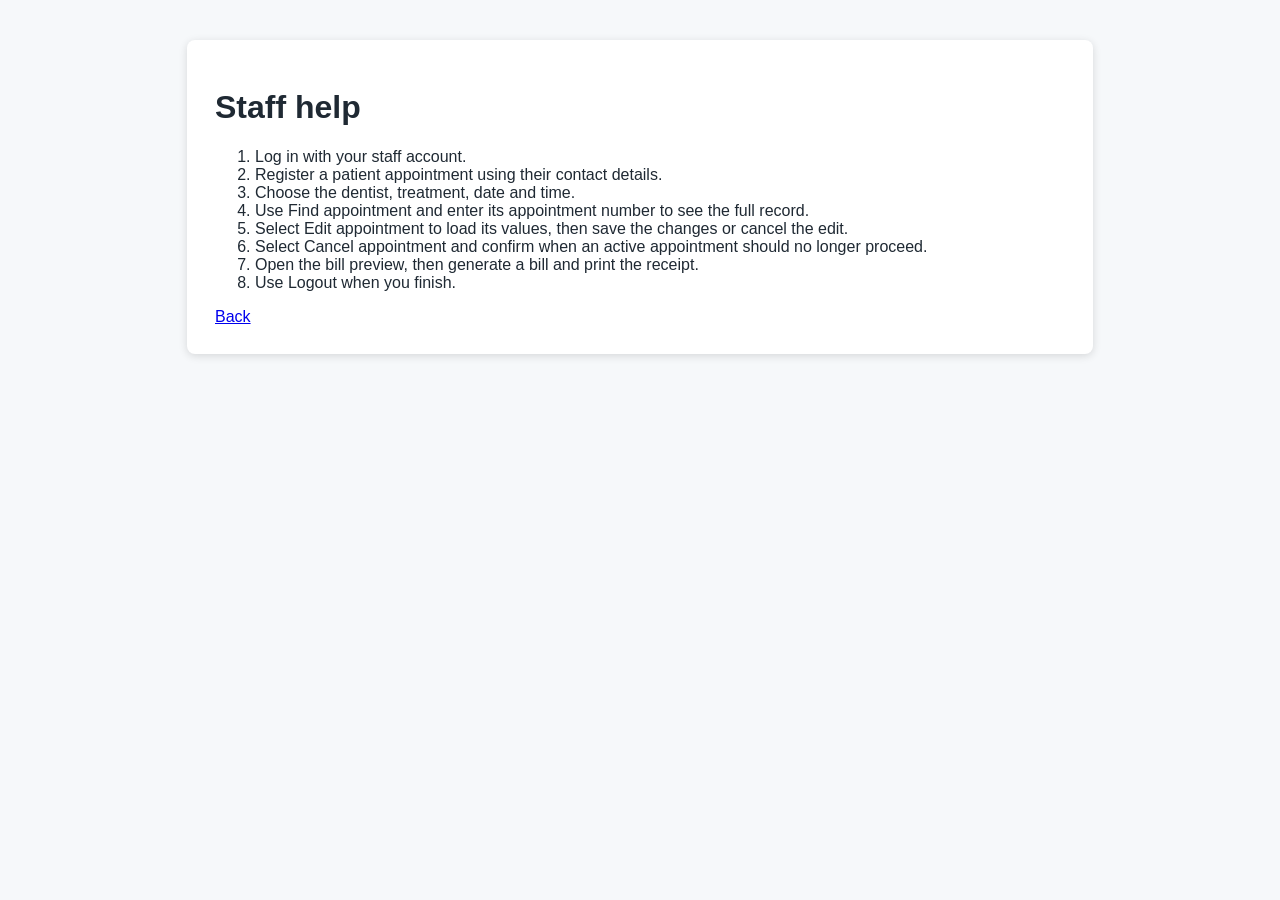
==== src/main/webapp/help.html @ a6a70445 "Add appointment cancellation from search results" ====
<!DOCTYPE html><html lang="en"><head><meta charset="UTF-8"><title>Help - Sunrise Dental</title><link rel="stylesheet" href="assets/style.css"></head><body><main><h1>Staff help</h1><ol><li>Log in with your staff account.</li><li>Register a patient appointment using their contact details.</li><li>Choose the dentist, treatment, date and time.</li><li>Use Find appointment and enter its appointment number to see the full record.</li><li>Select Edit appointment to load its values, then save the changes or cancel the edit.</li><li>Select Cancel appointment and confirm when an active appointment should no longer proceed.</li><li>Open the bill preview, then generate a bill and print the receipt.</li><li>Use Logout when you finish.</li></ol><a href="index.html">Back</a></main></body></html>
---- src/main/webapp/assets/style.css ----
body{font-family:Arial,sans-serif;background:#f6f8fa;color:#1f2933;margin:0}main{max-width:850px;margin:40px auto;background:#fff;padding:28px;border-radius:8px;box-shadow:0 2px 8px #0002}input,select,button{padding:9px;margin:4px 0;font:inherit}input,select{width:100%;box-sizing:border-box}button{background:#f59e0b;border:0;border-radius:4px;cursor:pointer}table{width:100%;border-collapse:collapse;margin-top:16px}td,th{padding:8px;border-bottom:1px solid #ddd;text-align:left}.hidden{display:none}.error{color:#b91c1c}.catalogue,.search{margin-top:28px;padding-top:12px;border-top:1px solid #ddd}.catalogue form{margin:12px 0}.catalogue label{display:block}#searchResult{background:#f6f8fa;border-radius:4px;margin-top:12px;padding:1px 14px}.receipt{max-width:500px}@media print{button,a,.no-print{display:none}main{box-shadow:none;margin:0}}
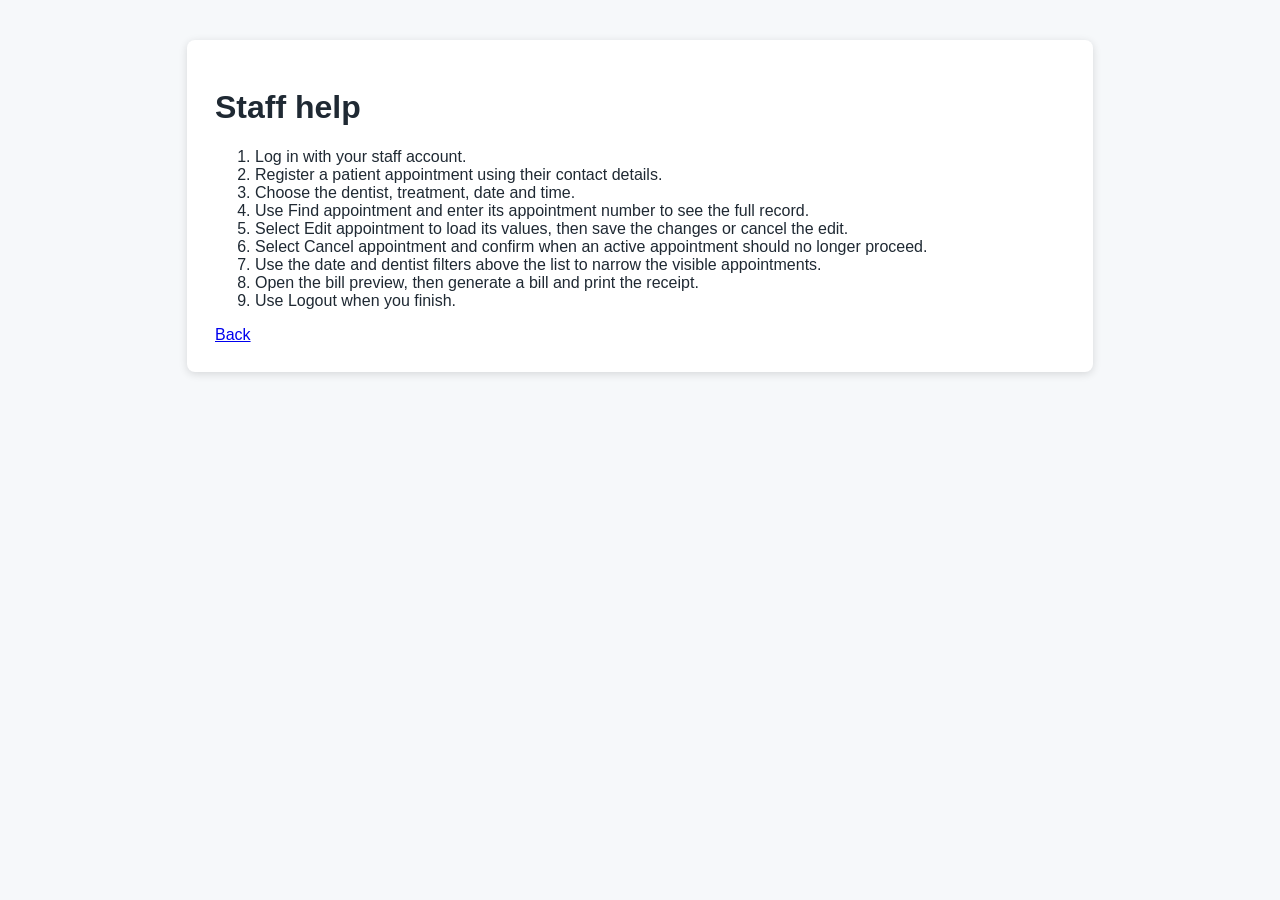
==== commit 9ac64d34: "Add appointment list filters" ====
--- a/src/main/webapp/help.html
+++ b/src/main/webapp/help.html
@@ -1 +1 @@
-<!DOCTYPE html><html lang="en"><head><meta charset="UTF-8"><title>Help - Sunrise Dental</title><link rel="stylesheet" href="assets/style.css"></head><body><main><h1>Staff help</h1><ol><li>Log in with your staff account.</li><li>Register a patient appointment using their contact details.</li><li>Choose the dentist, treatment, date and time.</li><li>Use Find appointment and enter its appointment number to see the full record.</li><li>Select Edit appointment to load its values, then save the changes or cancel the edit.</li><li>Select Cancel appointment and confirm when an active appointment should no longer proceed.</li><li>Open the bill preview, then generate a bill and print the receipt.</li><li>Use Logout when you finish.</li></ol><a href="index.html">Back</a></main></body></html>
+<!DOCTYPE html><html lang="en"><head><meta charset="UTF-8"><title>Help - Sunrise Dental</title><link rel="stylesheet" href="assets/style.css"></head><body><main><h1>Staff help</h1><ol><li>Log in with your staff account.</li><li>Register a patient appointment using their contact details.</li><li>Choose the dentist, treatment, date and time.</li><li>Use Find appointment and enter its appointment number to see the full record.</li><li>Select Edit appointment to load its values, then save the changes or cancel the edit.</li><li>Select Cancel appointment and confirm when an active appointment should no longer proceed.</li><li>Use the date and dentist filters above the list to narrow the visible appointments.</li><li>Open the bill preview, then generate a bill and print the receipt.</li><li>Use Logout when you finish.</li></ol><a href="index.html">Back</a></main></body></html>
--- a/src/main/webapp/assets/style.css
+++ b/src/main/webapp/assets/style.css
@@ -1 +1 @@
-body{font-family:Arial,sans-serif;background:#f6f8fa;color:#1f2933;margin:0}main{max-width:850px;margin:40px auto;background:#fff;padding:28px;border-radius:8px;box-shadow:0 2px 8px #0002}input,select,button{padding:9px;margin:4px 0;font:inherit}input,select{width:100%;box-sizing:border-box}button{background:#f59e0b;border:0;border-radius:4px;cursor:pointer}table{width:100%;border-collapse:collapse;margin-top:16px}td,th{padding:8px;border-bottom:1px solid #ddd;text-align:left}.hidden{display:none}.error{color:#b91c1c}.catalogue,.search{margin-top:28px;padding-top:12px;border-top:1px solid #ddd}.catalogue form{margin:12px 0}.catalogue label{display:block}#searchResult{background:#f6f8fa;border-radius:4px;margin-top:12px;padding:1px 14px}.receipt{max-width:500px}@media print{button,a,.no-print{display:none}main{box-shadow:none;margin:0}}
+body{font-family:Arial,sans-serif;background:#f6f8fa;color:#1f2933;margin:0}main{max-width:850px;margin:40px auto;background:#fff;padding:28px;border-radius:8px;box-shadow:0 2px 8px #0002}input,select,button{padding:9px;margin:4px 0;font:inherit}input,select{width:100%;box-sizing:border-box}button{background:#f59e0b;border:0;border-radius:4px;cursor:pointer}table{width:100%;border-collapse:collapse;margin-top:16px}td,th{padding:8px;border-bottom:1px solid #ddd;text-align:left}.hidden{display:none}.error{color:#b91c1c}.catalogue,.search{margin-top:28px;padding-top:12px;border-top:1px solid #ddd}.catalogue form{margin:12px 0}.catalogue label{display:block}.filters{display:flex;gap:8px;align-items:end}.filters label{flex:1}.filters button{height:40px}#searchResult{background:#f6f8fa;border-radius:4px;margin-top:12px;padding:1px 14px}.receipt{max-width:500px}@media print{button,a,.no-print{display:none}main{box-shadow:none;margin:0}}
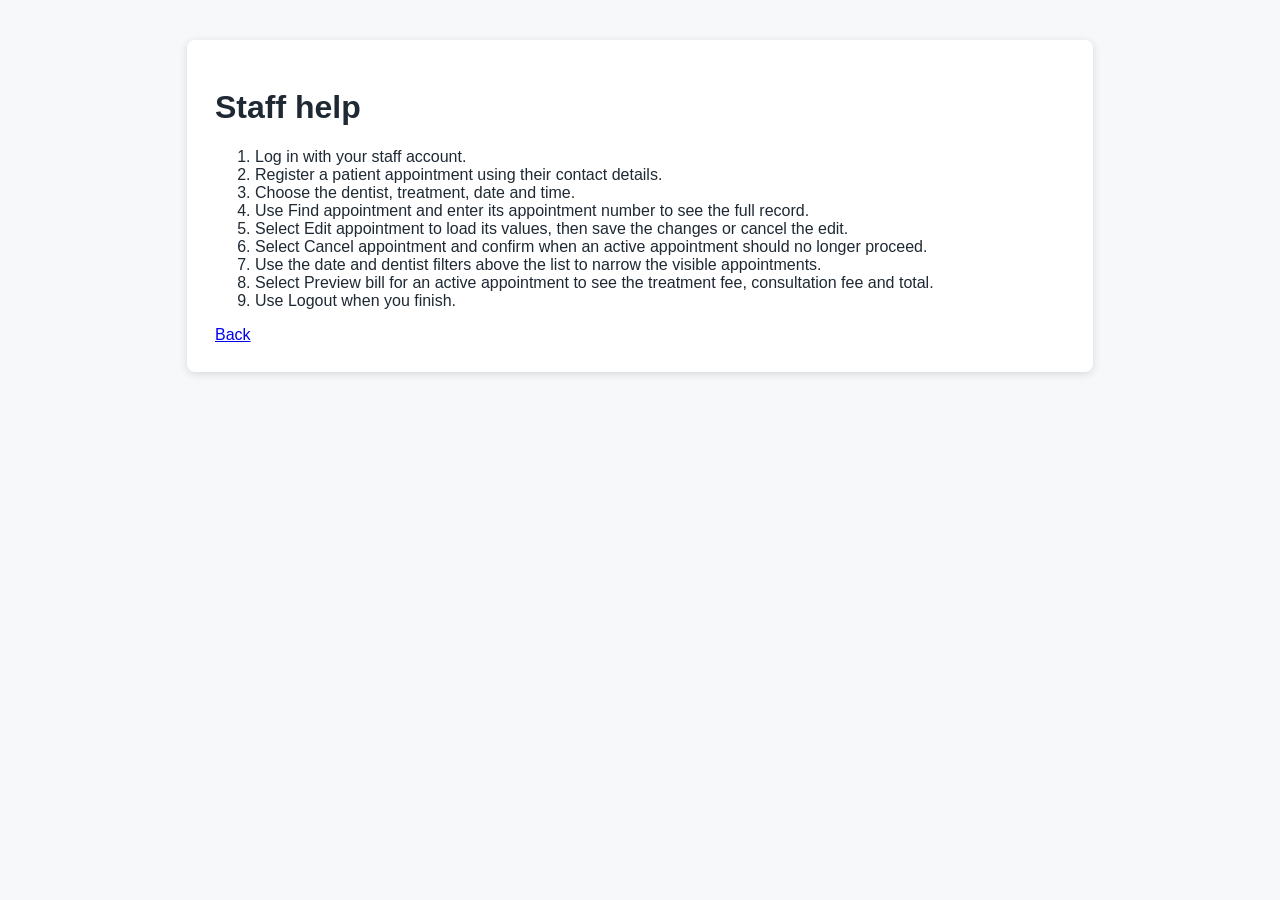
==== commit d718dd23: "Show bill previews for active appointments" ====
--- a/src/main/webapp/help.html
+++ b/src/main/webapp/help.html
@@ -1 +1 @@
-<!DOCTYPE html><html lang="en"><head><meta charset="UTF-8"><title>Help - Sunrise Dental</title><link rel="stylesheet" href="assets/style.css"></head><body><main><h1>Staff help</h1><ol><li>Log in with your staff account.</li><li>Register a patient appointment using their contact details.</li><li>Choose the dentist, treatment, date and time.</li><li>Use Find appointment and enter its appointment number to see the full record.</li><li>Select Edit appointment to load its values, then save the changes or cancel the edit.</li><li>Select Cancel appointment and confirm when an active appointment should no longer proceed.</li><li>Use the date and dentist filters above the list to narrow the visible appointments.</li><li>Open the bill preview, then generate a bill and print the receipt.</li><li>Use Logout when you finish.</li></ol><a href="index.html">Back</a></main></body></html>
+<!DOCTYPE html><html lang="en"><head><meta charset="UTF-8"><title>Help - Sunrise Dental</title><link rel="stylesheet" href="assets/style.css"></head><body><main><h1>Staff help</h1><ol><li>Log in with your staff account.</li><li>Register a patient appointment using their contact details.</li><li>Choose the dentist, treatment, date and time.</li><li>Use Find appointment and enter its appointment number to see the full record.</li><li>Select Edit appointment to load its values, then save the changes or cancel the edit.</li><li>Select Cancel appointment and confirm when an active appointment should no longer proceed.</li><li>Use the date and dentist filters above the list to narrow the visible appointments.</li><li>Select Preview bill for an active appointment to see the treatment fee, consultation fee and total.</li><li>Use Logout when you finish.</li></ol><a href="index.html">Back</a></main></body></html>
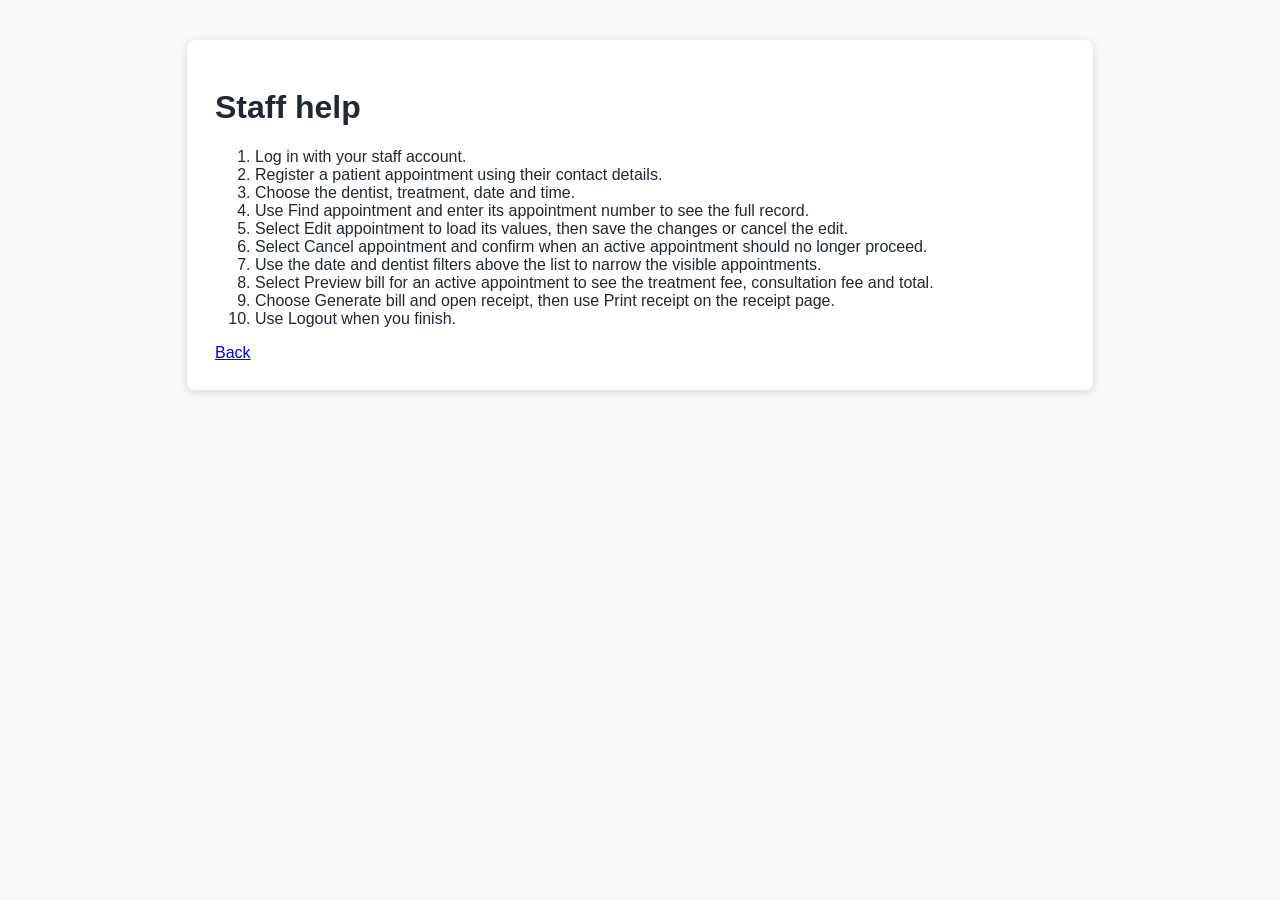
==== commit 35cab0e1: "Open printable receipt after bill generation" ====
--- a/src/main/webapp/help.html
+++ b/src/main/webapp/help.html
@@ -1 +1 @@
-<!DOCTYPE html><html lang="en"><head><meta charset="UTF-8"><title>Help - Sunrise Dental</title><link rel="stylesheet" href="assets/style.css"></head><body><main><h1>Staff help</h1><ol><li>Log in with your staff account.</li><li>Register a patient appointment using their contact details.</li><li>Choose the dentist, treatment, date and time.</li><li>Use Find appointment and enter its appointment number to see the full record.</li><li>Select Edit appointment to load its values, then save the changes or cancel the edit.</li><li>Select Cancel appointment and confirm when an active appointment should no longer proceed.</li><li>Use the date and dentist filters above the list to narrow the visible appointments.</li><li>Select Preview bill for an active appointment to see the treatment fee, consultation fee and total.</li><li>Use Logout when you finish.</li></ol><a href="index.html">Back</a></main></body></html>
+<!DOCTYPE html><html lang="en"><head><meta charset="UTF-8"><title>Help - Sunrise Dental</title><link rel="stylesheet" href="assets/style.css"></head><body><main><h1>Staff help</h1><ol><li>Log in with your staff account.</li><li>Register a patient appointment using their contact details.</li><li>Choose the dentist, treatment, date and time.</li><li>Use Find appointment and enter its appointment number to see the full record.</li><li>Select Edit appointment to load its values, then save the changes or cancel the edit.</li><li>Select Cancel appointment and confirm when an active appointment should no longer proceed.</li><li>Use the date and dentist filters above the list to narrow the visible appointments.</li><li>Select Preview bill for an active appointment to see the treatment fee, consultation fee and total.</li><li>Choose Generate bill and open receipt, then use Print receipt on the receipt page.</li><li>Use Logout when you finish.</li></ol><a href="index.html">Back</a></main></body></html>
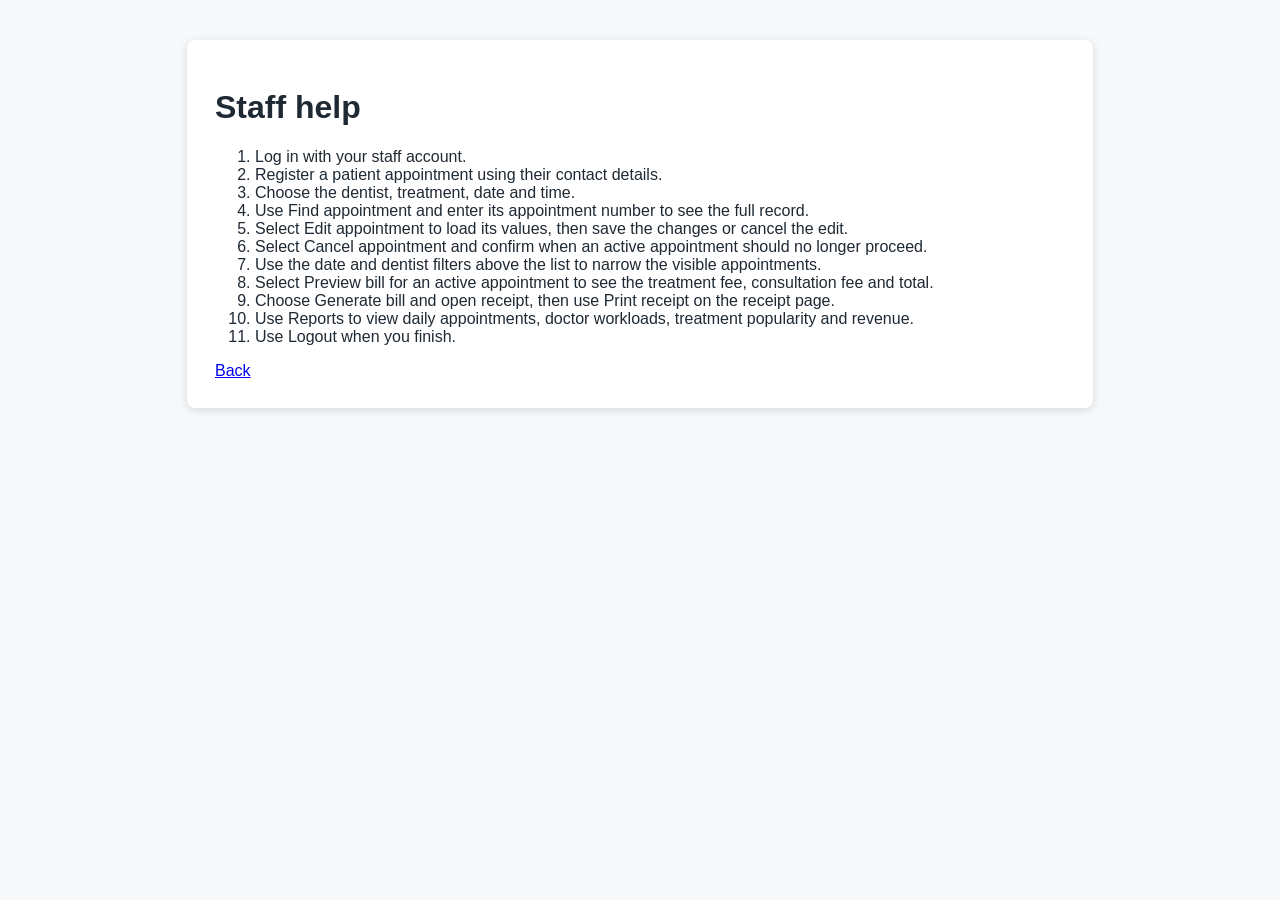
==== commit 1147cc49: "Add report views to staff page" ====
--- a/src/main/webapp/help.html
+++ b/src/main/webapp/help.html
@@ -1 +1 @@
-<!DOCTYPE html><html lang="en"><head><meta charset="UTF-8"><title>Help - Sunrise Dental</title><link rel="stylesheet" href="assets/style.css"></head><body><main><h1>Staff help</h1><ol><li>Log in with your staff account.</li><li>Register a patient appointment using their contact details.</li><li>Choose the dentist, treatment, date and time.</li><li>Use Find appointment and enter its appointment number to see the full record.</li><li>Select Edit appointment to load its values, then save the changes or cancel the edit.</li><li>Select Cancel appointment and confirm when an active appointment should no longer proceed.</li><li>Use the date and dentist filters above the list to narrow the visible appointments.</li><li>Select Preview bill for an active appointment to see the treatment fee, consultation fee and total.</li><li>Choose Generate bill and open receipt, then use Print receipt on the receipt page.</li><li>Use Logout when you finish.</li></ol><a href="index.html">Back</a></main></body></html>
+<!DOCTYPE html><html lang="en"><head><meta charset="UTF-8"><title>Help - Sunrise Dental</title><link rel="stylesheet" href="assets/style.css"></head><body><main><h1>Staff help</h1><ol><li>Log in with your staff account.</li><li>Register a patient appointment using their contact details.</li><li>Choose the dentist, treatment, date and time.</li><li>Use Find appointment and enter its appointment number to see the full record.</li><li>Select Edit appointment to load its values, then save the changes or cancel the edit.</li><li>Select Cancel appointment and confirm when an active appointment should no longer proceed.</li><li>Use the date and dentist filters above the list to narrow the visible appointments.</li><li>Select Preview bill for an active appointment to see the treatment fee, consultation fee and total.</li><li>Choose Generate bill and open receipt, then use Print receipt on the receipt page.</li><li>Use Reports to view daily appointments, doctor workloads, treatment popularity and revenue.</li><li>Use Logout when you finish.</li></ol><a href="index.html">Back</a></main></body></html>
--- a/src/main/webapp/assets/style.css
+++ b/src/main/webapp/assets/style.css
@@ -1 +1 @@
-body{font-family:Arial,sans-serif;background:#f6f8fa;color:#1f2933;margin:0}main{max-width:850px;margin:40px auto;background:#fff;padding:28px;border-radius:8px;box-shadow:0 2px 8px #0002}input,select,button{padding:9px;margin:4px 0;font:inherit}input,select{width:100%;box-sizing:border-box}button{background:#f59e0b;border:0;border-radius:4px;cursor:pointer}table{width:100%;border-collapse:collapse;margin-top:16px}td,th{padding:8px;border-bottom:1px solid #ddd;text-align:left}.hidden{display:none}.error{color:#b91c1c}.catalogue,.search{margin-top:28px;padding-top:12px;border-top:1px solid #ddd}.catalogue form{margin:12px 0}.catalogue label{display:block}.filters{display:flex;gap:8px;align-items:end}.filters label{flex:1}.filters button{height:40px}#searchResult{background:#f6f8fa;border-radius:4px;margin-top:12px;padding:1px 14px}.receipt{max-width:500px}@media print{button,a,.no-print{display:none}main{box-shadow:none;margin:0}}
+body{font-family:Arial,sans-serif;background:#f6f8fa;color:#1f2933;margin:0}main{max-width:850px;margin:40px auto;background:#fff;padding:28px;border-radius:8px;box-shadow:0 2px 8px #0002}input,select,button{padding:9px;margin:4px 0;font:inherit}input,select{width:100%;box-sizing:border-box}button{background:#f59e0b;border:0;border-radius:4px;cursor:pointer}table{width:100%;border-collapse:collapse;margin-top:16px}td,th{padding:8px;border-bottom:1px solid #ddd;text-align:left}.hidden{display:none}.error{color:#b91c1c}.catalogue,.search,.reports{margin-top:28px;padding-top:12px;border-top:1px solid #ddd}.catalogue form{margin:12px 0}.catalogue label,.reports label{display:block}.filters{display:flex;gap:8px;align-items:end}.filters label{flex:1}.filters button{height:40px}#searchResult{background:#f6f8fa;border-radius:4px;margin-top:12px;padding:1px 14px}.receipt{max-width:500px}@media print{button,a,.no-print{display:none}main{box-shadow:none;margin:0}}
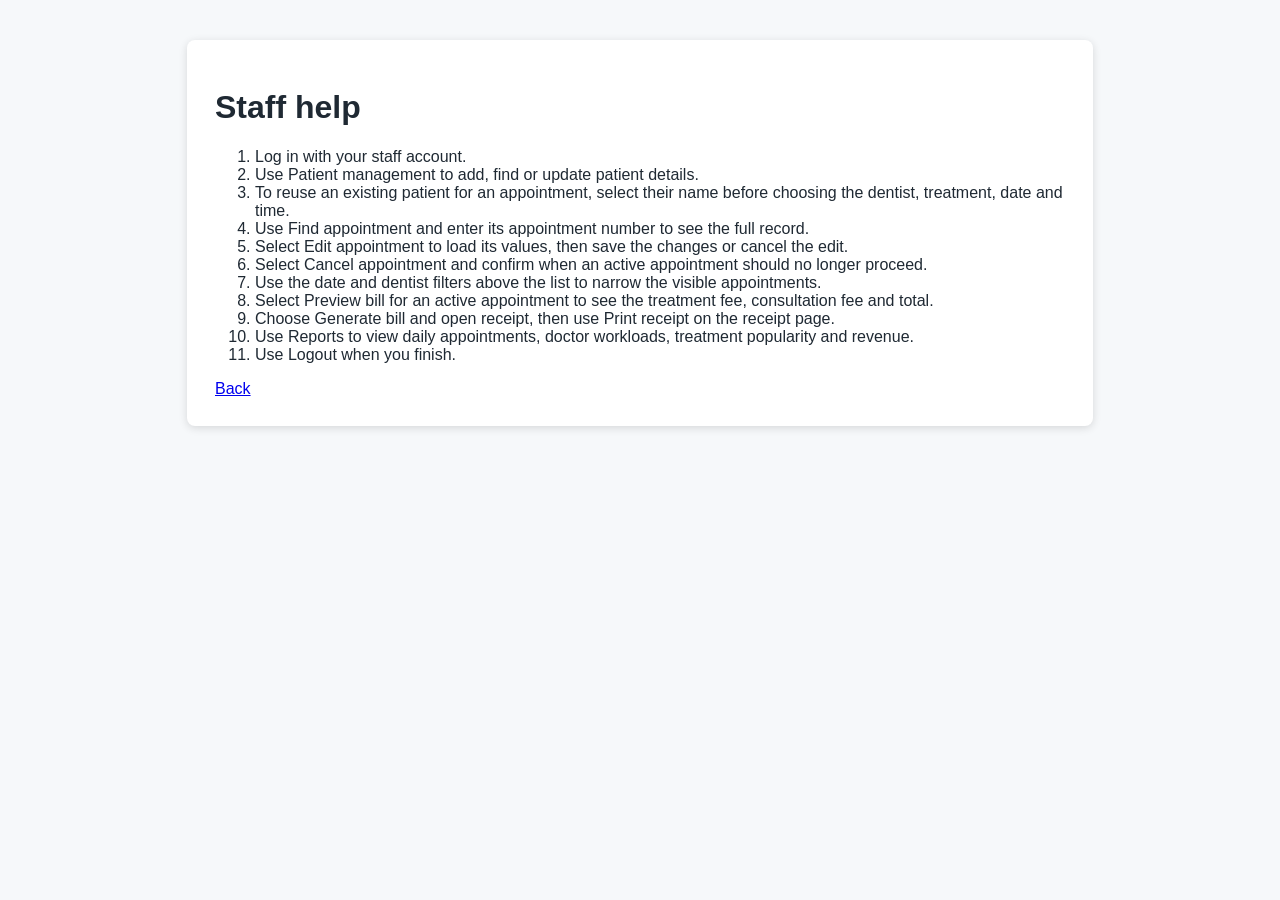
==== commit e1ebb4d5: "Reuse existing patients for appointments" ====
--- a/src/main/webapp/help.html
+++ b/src/main/webapp/help.html
@@ -1 +1 @@
-<!DOCTYPE html><html lang="en"><head><meta charset="UTF-8"><title>Help - Sunrise Dental</title><link rel="stylesheet" href="assets/style.css"></head><body><main><h1>Staff help</h1><ol><li>Log in with your staff account.</li><li>Register a patient appointment using their contact details.</li><li>Choose the dentist, treatment, date and time.</li><li>Use Find appointment and enter its appointment number to see the full record.</li><li>Select Edit appointment to load its values, then save the changes or cancel the edit.</li><li>Select Cancel appointment and confirm when an active appointment should no longer proceed.</li><li>Use the date and dentist filters above the list to narrow the visible appointments.</li><li>Select Preview bill for an active appointment to see the treatment fee, consultation fee and total.</li><li>Choose Generate bill and open receipt, then use Print receipt on the receipt page.</li><li>Use Reports to view daily appointments, doctor workloads, treatment popularity and revenue.</li><li>Use Logout when you finish.</li></ol><a href="index.html">Back</a></main></body></html>
+<!DOCTYPE html><html lang="en"><head><meta charset="UTF-8"><title>Help - Sunrise Dental</title><link rel="stylesheet" href="assets/style.css"></head><body><main><h1>Staff help</h1><ol><li>Log in with your staff account.</li><li>Use Patient management to add, find or update patient details.</li><li>To reuse an existing patient for an appointment, select their name before choosing the dentist, treatment, date and time.</li><li>Use Find appointment and enter its appointment number to see the full record.</li><li>Select Edit appointment to load its values, then save the changes or cancel the edit.</li><li>Select Cancel appointment and confirm when an active appointment should no longer proceed.</li><li>Use the date and dentist filters above the list to narrow the visible appointments.</li><li>Select Preview bill for an active appointment to see the treatment fee, consultation fee and total.</li><li>Choose Generate bill and open receipt, then use Print receipt on the receipt page.</li><li>Use Reports to view daily appointments, doctor workloads, treatment popularity and revenue.</li><li>Use Logout when you finish.</li></ol><a href="index.html">Back</a></main></body></html>
--- a/src/main/webapp/assets/style.css
+++ b/src/main/webapp/assets/style.css
@@ -1 +1 @@
-body{font-family:Arial,sans-serif;background:#f6f8fa;color:#1f2933;margin:0}main{max-width:850px;margin:40px auto;background:#fff;padding:28px;border-radius:8px;box-shadow:0 2px 8px #0002}input,select,button{padding:9px;margin:4px 0;font:inherit}input,select{width:100%;box-sizing:border-box}button{background:#f59e0b;border:0;border-radius:4px;cursor:pointer}table{width:100%;border-collapse:collapse;margin-top:16px}td,th{padding:8px;border-bottom:1px solid #ddd;text-align:left}.hidden{display:none}.error{color:#b91c1c}.catalogue,.search,.reports{margin-top:28px;padding-top:12px;border-top:1px solid #ddd}.catalogue form{margin:12px 0}.catalogue label,.reports label{display:block}.filters{display:flex;gap:8px;align-items:end}.filters label{flex:1}.filters button{height:40px}#searchResult{background:#f6f8fa;border-radius:4px;margin-top:12px;padding:1px 14px}.receipt{max-width:500px}@media print{button,a,.no-print{display:none}main{box-shadow:none;margin:0}}
+body{font-family:Arial,sans-serif;background:#f6f8fa;color:#1f2933;margin:0}main{max-width:850px;margin:40px auto;background:#fff;padding:28px;border-radius:8px;box-shadow:0 2px 8px #0002}input,select,button{padding:9px;margin:4px 0;font:inherit}input,select{width:100%;box-sizing:border-box}button{background:#f59e0b;border:0;border-radius:4px;cursor:pointer}table{width:100%;border-collapse:collapse;margin-top:16px}td,th{padding:8px;border-bottom:1px solid #ddd;text-align:left}.hidden{display:none}.error{color:#b91c1c}.catalogue,.patients,.search,.reports{margin-top:28px;padding-top:12px;border-top:1px solid #ddd}.catalogue form,.patients form{margin:12px 0}.catalogue label,.reports label{display:block}.filters{display:flex;gap:8px;align-items:end}.filters label{flex:1}.filters button{height:40px}#searchResult{background:#f6f8fa;border-radius:4px;margin-top:12px;padding:1px 14px}.receipt{max-width:500px}@media print{button,a,.no-print{display:none}main{box-shadow:none;margin:0}}
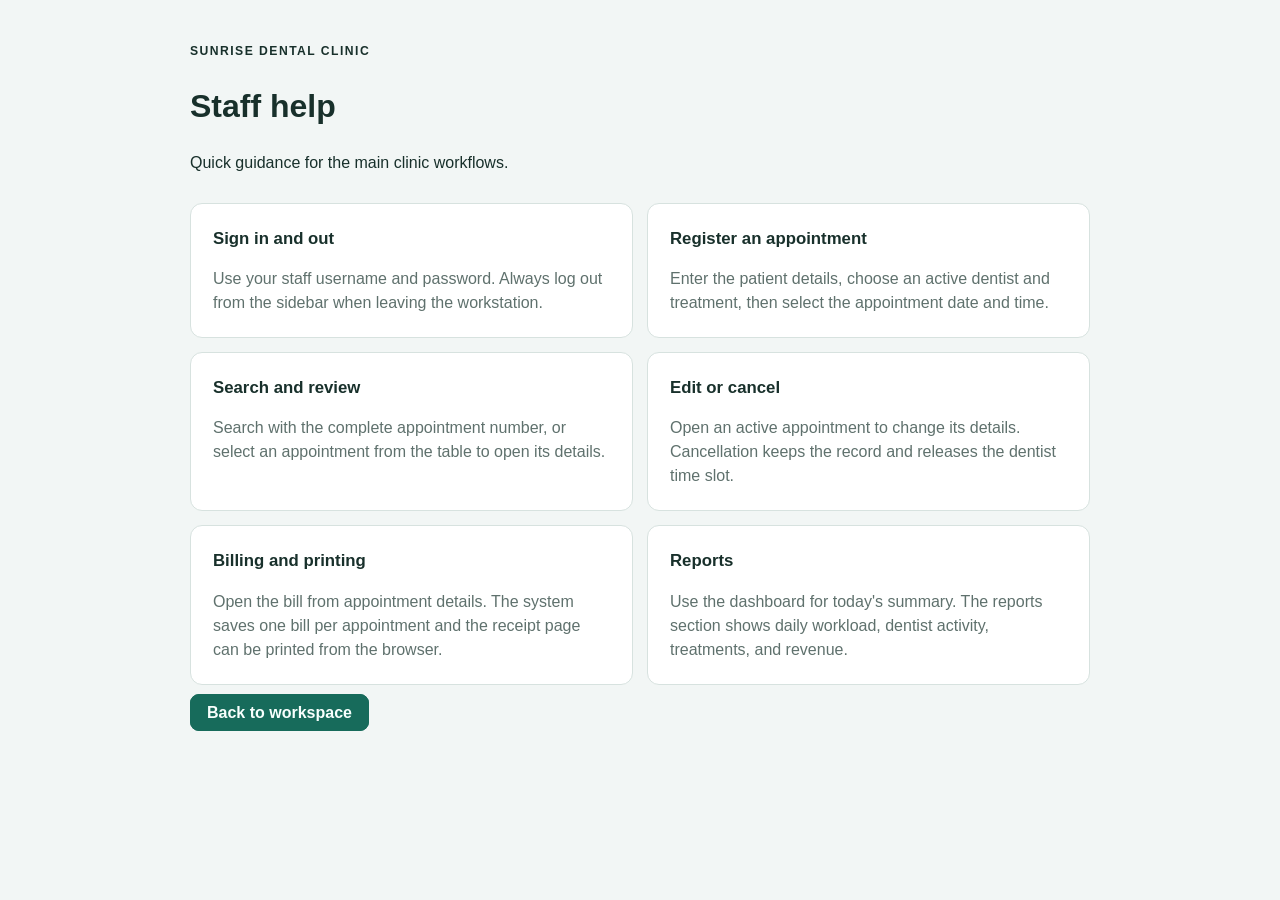
==== commit 8a5f89b5: "Improve the staff interface" ====
--- a/src/main/webapp/help.html
+++ b/src/main/webapp/help.html
@@ -1 +1,23 @@
-<!DOCTYPE html><html lang="en"><head><meta charset="UTF-8"><title>Help - Sunrise Dental</title><link rel="stylesheet" href="assets/style.css"></head><body><main><h1>Staff help</h1><ol><li>Log in with your staff account.</li><li>Use Patient management to add, find or update patient details.</li><li>To reuse an existing patient for an appointment, select their name before choosing the dentist, treatment, date and time.</li><li>Use Find appointment and enter its appointment number to see the full record.</li><li>Select Edit appointment to load its values, then save the changes or cancel the edit.</li><li>Select Cancel appointment and confirm when an active appointment should no longer proceed.</li><li>Use the date and dentist filters above the list to narrow the visible appointments.</li><li>Select Preview bill for an active appointment to see the treatment fee, consultation fee and total.</li><li>Choose Generate bill and open receipt, then use Print receipt on the receipt page.</li><li>Use Reports to view daily appointments, doctor workloads, treatment popularity and revenue.</li><li>Use Logout when you finish.</li></ol><a href="index.html">Back</a></main></body></html>
+<!DOCTYPE html>
+<html lang="en">
+<head>
+    <meta charset="UTF-8">
+    <meta name="viewport" content="width=device-width,initial-scale=1">
+    <title>Staff help - Sunrise Dental</title>
+    <link rel="stylesheet" href="assets/style.css">
+</head>
+<body>
+<main class="help-shell">
+    <header><p class="eyebrow">Sunrise Dental Clinic</p><h1>Staff help</h1><p>Quick guidance for the main clinic workflows.</p></header>
+    <div class="help-grid">
+        <section><h2>Sign in and out</h2><p>Use your staff username and password. Always log out from the sidebar when leaving the workstation.</p></section>
+        <section><h2>Register an appointment</h2><p>Enter the patient details, choose an active dentist and treatment, then select the appointment date and time.</p></section>
+        <section><h2>Search and review</h2><p>Search with the complete appointment number, or select an appointment from the table to open its details.</p></section>
+        <section><h2>Edit or cancel</h2><p>Open an active appointment to change its details. Cancellation keeps the record and releases the dentist time slot.</p></section>
+        <section><h2>Billing and printing</h2><p>Open the bill from appointment details. The system saves one bill per appointment and the receipt page can be printed from the browser.</p></section>
+        <section><h2>Reports</h2><p>Use the dashboard for today's summary. The reports section shows daily workload, dentist activity, treatments, and revenue.</p></section>
+    </div>
+    <p><a class="button-link" href="index.html">Back to workspace</a></p>
+</main>
+</body>
+</html>
--- a/src/main/webapp/assets/style.css
+++ b/src/main/webapp/assets/style.css
@@ -1 +1,159 @@
-body{font-family:Arial,sans-serif;background:#f6f8fa;color:#1f2933;margin:0}main{max-width:850px;margin:40px auto;background:#fff;padding:28px;border-radius:8px;box-shadow:0 2px 8px #0002}input,select,button{padding:9px;margin:4px 0;font:inherit}input,select{width:100%;box-sizing:border-box}button{background:#f59e0b;border:0;border-radius:4px;cursor:pointer}table{width:100%;border-collapse:collapse;margin-top:16px}td,th{padding:8px;border-bottom:1px solid #ddd;text-align:left}.hidden{display:none}.error{color:#b91c1c}.catalogue,.patients,.search,.reports{margin-top:28px;padding-top:12px;border-top:1px solid #ddd}.catalogue form,.patients form{margin:12px 0}.catalogue label,.reports label{display:block}.filters{display:flex;gap:8px;align-items:end}.filters label{flex:1}.filters button{height:40px}#searchResult{background:#f6f8fa;border-radius:4px;margin-top:12px;padding:1px 14px}.receipt{max-width:500px}@media print{button,a,.no-print{display:none}main{box-shadow:none;margin:0}}
+:root {
+    color-scheme: light;
+    --page: #f2f6f5;
+    --surface: #ffffff;
+    --surface-soft: #eaf3f0;
+    --ink: #18302b;
+    --muted: #5f716d;
+    --line: #d7e2df;
+    --accent: #176b5b;
+    --accent-hover: #105548;
+    --danger: #a43b3b;
+    --success: #176b5b;
+    --radius: 12px;
+    --shadow: 0 18px 50px rgba(26, 67, 59, .08);
+}
+
+* { box-sizing: border-box; }
+html { scroll-behavior: smooth; }
+body { margin: 0; background: var(--page); color: var(--ink); font-family: Arial, Helvetica, sans-serif; line-height: 1.5; }
+button, input, select { font: inherit; }
+button, .button-link {
+    min-height: 42px;
+    border: 1px solid var(--accent);
+    border-radius: 9px;
+    background: var(--accent);
+    color: #f8fffd;
+    padding: 9px 16px;
+    font-weight: 700;
+    text-decoration: none;
+    cursor: pointer;
+    transition: background-color .15s ease, transform .15s ease;
+}
+button:hover, .button-link:hover { background: var(--accent-hover); }
+button:active, .button-link:active { transform: translateY(1px); }
+button:disabled { cursor: wait; opacity: .65; }
+.button-secondary { background: transparent; color: var(--accent); border-color: var(--line); }
+.button-secondary:hover { background: var(--surface-soft); }
+.button-danger { background: transparent; color: var(--danger); border-color: #e4bebe; }
+.button-danger:hover { background: #fff0f0; }
+a { color: var(--accent); }
+:focus-visible { outline: 3px solid rgba(23, 107, 91, .28); outline-offset: 2px; }
+.hidden { display: none !important; }
+
+.login-shell { min-height: 100dvh; display: grid; grid-template-columns: minmax(0, 1.15fr) minmax(340px, .85fr); }
+.login-intro { display: flex; flex-direction: column; justify-content: center; padding: clamp(40px, 8vw, 120px); background: #153f37; color: #edf8f5; }
+.login-intro h1 { max-width: 650px; margin: 24px 0 16px; font-size: clamp(2.5rem, 5vw, 5.4rem); line-height: .98; letter-spacing: -.055em; }
+.login-intro > p:last-child { max-width: 520px; color: #c7ded8; font-size: 1.1rem; }
+.login-panel { display: grid; place-items: center; padding: 32px; background: var(--surface); }
+.stack-form { width: min(100%, 390px); display: grid; gap: 20px; }
+.stack-form h2 { margin: 4px 0 0; font-size: 2rem; }
+.eyebrow { margin: 0; color: inherit; font-size: .76rem; font-weight: 800; letter-spacing: .12em; text-transform: uppercase; }
+.brand-mark { display: grid; place-items: center; width: 46px; height: 46px; border-radius: 12px; background: #d8eee8; color: #153f37; font-size: 1.35rem; font-weight: 800; }
+
+label { display: grid; gap: 7px; color: var(--ink); font-size: .88rem; font-weight: 700; }
+input, select { width: 100%; min-height: 44px; border: 1px solid #bacbc7; border-radius: 9px; background: var(--surface); color: var(--ink); padding: 9px 11px; }
+input::placeholder { color: #6d7d79; }
+input:focus, select:focus { border-color: var(--accent); }
+.form-message, .app-message { min-height: 24px; margin: 0; }
+.error { color: #922f2f; }
+.success { color: var(--success); }
+
+.app-shell { display: grid; grid-template-columns: 250px minmax(0, 1fr); min-height: 100dvh; }
+.sidebar { position: sticky; top: 0; height: 100dvh; display: flex; flex-direction: column; padding: 28px 20px; background: #153f37; color: #e9f6f3; }
+.brand { display: flex; align-items: center; gap: 12px; color: #f2fbf9; font-weight: 800; text-decoration: none; }
+.brand small { display: block; margin-top: 2px; color: #a8c9c1; font-size: .72rem; font-weight: 500; }
+.sidebar nav { display: grid; gap: 5px; margin-top: 42px; }
+.sidebar nav a { border-radius: 9px; color: #d4e8e3; padding: 10px 12px; text-decoration: none; }
+.sidebar nav a:hover, .sidebar nav a:focus-visible { background: rgba(255,255,255,.09); color: #fff; }
+.staff-card { display: grid; gap: 7px; margin-top: auto; padding-top: 18px; border-top: 1px solid rgba(255,255,255,.14); }
+.staff-card span { color: #a8c9c1; font-size: .75rem; }
+.staff-card .button-secondary { margin-top: 8px; color: #e9f6f3; border-color: rgba(255,255,255,.26); }
+
+.workspace { width: min(100%, 1320px); margin: 0 auto; padding: 42px clamp(24px, 4vw, 64px) 90px; }
+.page-header { display: flex; align-items: end; justify-content: space-between; gap: 24px; margin-bottom: 26px; }
+.page-header h1 { margin: 3px 0 0; font-size: clamp(2rem, 4vw, 3.4rem); letter-spacing: -.045em; }
+.page-header .eyebrow { color: var(--muted); }
+.section-block { scroll-margin-top: 24px; margin-top: 24px; border: 1px solid var(--line); border-radius: var(--radius); background: var(--surface); padding: clamp(20px, 3vw, 34px); box-shadow: var(--shadow); }
+.section-heading { margin-bottom: 24px; }
+.section-heading h2 { margin: 0 0 5px; font-size: 1.45rem; letter-spacing: -.02em; }
+.section-heading p { margin: 0; color: var(--muted); }
+
+.metrics { display: grid; grid-template-columns: repeat(4, minmax(0, 1fr)); gap: 12px; }
+.metrics article { min-height: 118px; display: flex; flex-direction: column; justify-content: space-between; border-radius: 10px; background: var(--surface-soft); padding: 18px; }
+.metrics span { color: var(--muted); font-size: .82rem; }
+.metrics strong { font-size: clamp(1.8rem, 3vw, 2.6rem); letter-spacing: -.04em; }
+.metrics .metric-wide { grid-column: span 2; background: #153f37; color: #eef9f6; }
+.metrics .metric-wide span { color: #b9d5ce; }
+
+.form-section { border-left: 4px solid var(--accent); }
+.form-grid { display: grid; grid-template-columns: repeat(2, minmax(0, 1fr)); gap: 18px; }
+.full-width { grid-column: 1 / -1; }
+.form-actions { display: flex; align-items: center; flex-wrap: wrap; gap: 9px; }
+.inline-form { display: grid; grid-template-columns: minmax(220px, 1fr) auto auto; align-items: end; gap: 10px; margin-bottom: 22px; }
+.inline-form label span { display: block; }
+.detail-panel { margin: 20px 0; border-radius: 10px; background: var(--surface-soft); padding: 20px; }
+.detail-heading { display: flex; align-items: center; justify-content: space-between; gap: 14px; }
+.detail-panel h3 { margin: 0 0 16px; }
+.detail-heading h3 { margin: 0; }
+dl { display: grid; grid-template-columns: repeat(3, minmax(0, 1fr)); gap: 16px; margin: 20px 0 0; }
+dt { color: var(--muted); font-size: .76rem; }
+dd { margin: 4px 0 0; font-weight: 700; overflow-wrap: anywhere; }
+
+.table-wrap { width: 100%; overflow-x: auto; }
+table { width: 100%; border-collapse: collapse; font-size: .9rem; }
+th, td { padding: 13px 10px; border-bottom: 1px solid var(--line); text-align: left; white-space: nowrap; }
+th { color: var(--muted); font-size: .73rem; letter-spacing: .04em; text-transform: uppercase; }
+tbody tr[tabindex] { cursor: pointer; }
+tbody tr[tabindex]:hover, tbody tr[tabindex]:focus { background: #f1f8f6; outline: none; }
+.report-grid { display: grid; grid-template-columns: repeat(2, minmax(0, 1fr)); gap: 16px; }
+.report-grid > section { border: 1px solid var(--line); border-radius: 10px; padding: 18px; }
+.report-grid h3 { margin: 0 0 12px; font-size: 1rem; }
+
+.receipt { width: min(100% - 32px, 680px); margin: 42px auto; border: 1px solid var(--line); border-radius: var(--radius); background: var(--surface); padding: 36px; box-shadow: var(--shadow); }
+.receipt h1 { margin-bottom: 4px; }
+.receipt h2 { color: var(--muted); font-size: 1rem; font-weight: 500; }
+.receipt dl { grid-template-columns: repeat(2, minmax(0, 1fr)); }
+.receipt-actions { display: flex; gap: 10px; margin-top: 28px; }
+.help-shell { width: min(100% - 32px, 900px); margin: 42px auto; }
+.help-shell header { margin-bottom: 28px; }
+.help-grid { display: grid; grid-template-columns: repeat(2, minmax(0, 1fr)); gap: 14px; }
+.help-grid section { border: 1px solid var(--line); border-radius: var(--radius); background: var(--surface); padding: 22px; }
+.help-grid h2 { margin-top: 0; font-size: 1.05rem; }
+.help-grid p { margin-bottom: 0; color: var(--muted); }
+
+@media (max-width: 980px) {
+    .app-shell { grid-template-columns: 1fr; }
+    .sidebar { position: static; height: auto; display: grid; grid-template-columns: auto 1fr auto; align-items: center; gap: 20px; }
+    .sidebar nav { display: flex; overflow-x: auto; margin: 0; }
+    .staff-card { margin: 0; padding: 0; border: 0; }
+    .staff-card span { display: none; }
+    .metrics { grid-template-columns: repeat(2, minmax(0, 1fr)); }
+}
+
+@media (max-width: 720px) {
+    .login-shell { grid-template-columns: 1fr; }
+    .login-intro { min-height: 42dvh; padding: 34px 24px; }
+    .login-intro h1 { font-size: 2.7rem; }
+    .sidebar { grid-template-columns: 1fr auto; padding: 18px; }
+    .sidebar nav { grid-column: 1 / -1; order: 3; }
+    .staff-card strong { display: none; }
+    .workspace { padding: 28px 16px 70px; }
+    .page-header { align-items: flex-start; }
+    .metrics, .form-grid, .report-grid, dl, .receipt dl { grid-template-columns: 1fr; }
+    .metrics .metric-wide { grid-column: auto; }
+    .inline-form { grid-template-columns: 1fr; align-items: stretch; }
+    .full-width { grid-column: auto; }
+    .detail-heading { align-items: flex-start; flex-direction: column; }
+}
+
+@media (prefers-reduced-motion: reduce) {
+    html { scroll-behavior: auto; }
+    *, *::before, *::after { transition-duration: .01ms !important; }
+}
+
+@media print {
+    body { background: #fff; }
+    button, .button-link, a, .no-print { display: none !important; }
+    .receipt, .section-block { width: 100%; margin: 0; border: 0; box-shadow: none; }
+}
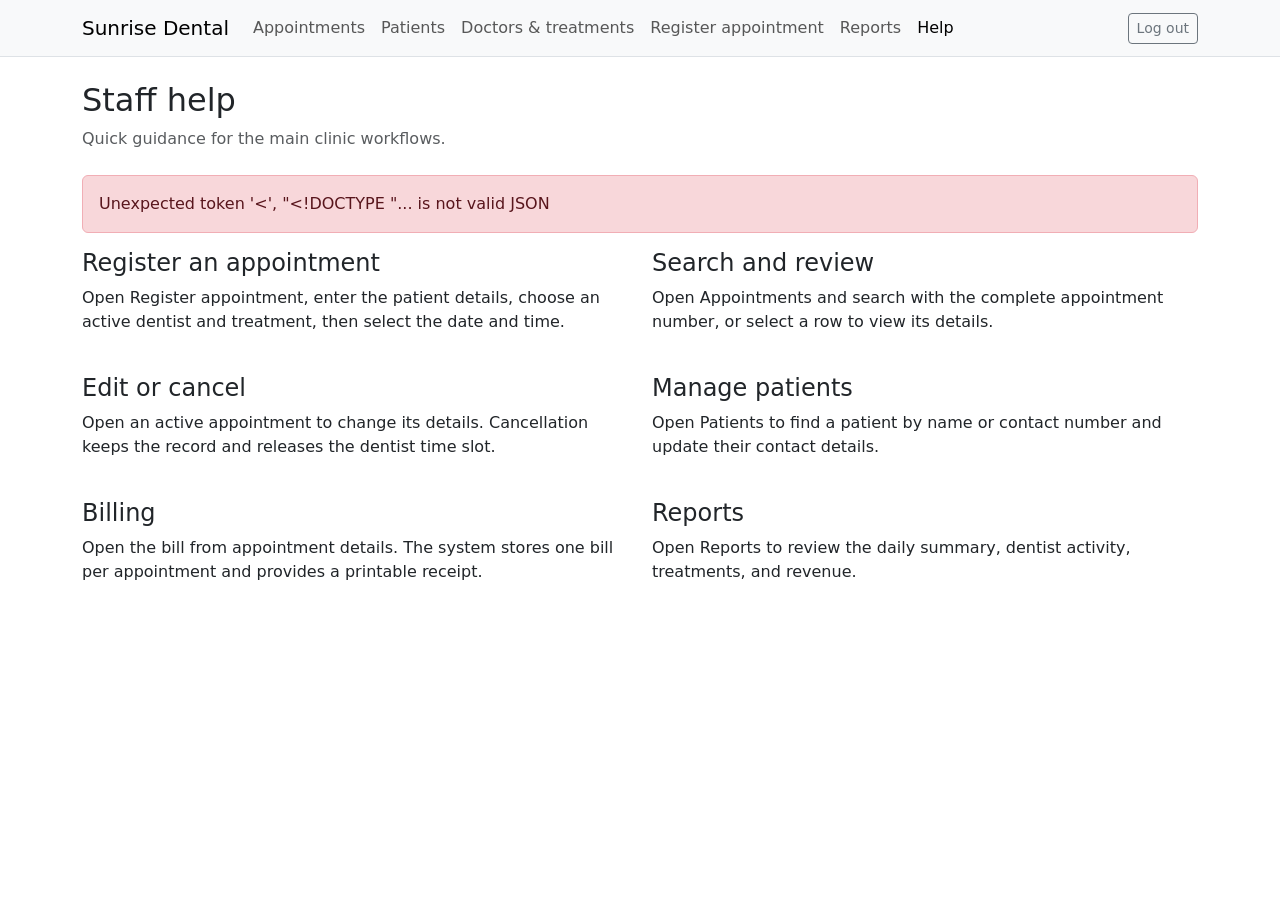
==== commit a0105ae1: "Split staff tools into separate pages" ====
--- a/src/main/webapp/help.html
+++ b/src/main/webapp/help.html
@@ -1,23 +1,10 @@
-<!DOCTYPE html>
+<!doctype html>
 <html lang="en">
-<head>
-    <meta charset="UTF-8">
-    <meta name="viewport" content="width=device-width,initial-scale=1">
-    <title>Staff help - Sunrise Dental</title>
-    <link rel="stylesheet" href="assets/style.css">
-</head>
+<head><meta charset="utf-8"><meta name="viewport" content="width=device-width, initial-scale=1"><title>Staff help - Sunrise Dental Clinic</title><link href="https://cdn.jsdelivr.net/npm/bootstrap@5.3.8/dist/css/bootstrap.min.css" rel="stylesheet" integrity="sha384-sRIl4kxILFvY47J16cr9ZwB07vP4J8+LH7qKQnuqkuIAvNWLzeN8tE5YBujZqJLB" crossorigin="anonymous"></head>
 <body>
-<main class="help-shell">
-    <header><p class="eyebrow">Sunrise Dental Clinic</p><h1>Staff help</h1><p>Quick guidance for the main clinic workflows.</p></header>
-    <div class="help-grid">
-        <section><h2>Sign in and out</h2><p>Use your staff username and password. Always log out from the sidebar when leaving the workstation.</p></section>
-        <section><h2>Register an appointment</h2><p>Enter the patient details, choose an active dentist and treatment, then select the appointment date and time.</p></section>
-        <section><h2>Search and review</h2><p>Search with the complete appointment number, or select an appointment from the table to open its details.</p></section>
-        <section><h2>Edit or cancel</h2><p>Open an active appointment to change its details. Cancellation keeps the record and releases the dentist time slot.</p></section>
-        <section><h2>Billing and printing</h2><p>Open the bill from appointment details. The system saves one bill per appointment and the receipt page can be printed from the browser.</p></section>
-        <section><h2>Reports</h2><p>Use the dashboard for today's summary. The reports section shows daily workload, dentist activity, treatments, and revenue.</p></section>
-    </div>
-    <p><a class="button-link" href="index.html">Back to workspace</a></p>
-</main>
-</body>
-</html>
+<nav class="navbar navbar-expand-lg bg-body-tertiary border-bottom"><div class="container"><a class="navbar-brand" href="appointments.html">Sunrise Dental</a><button class="navbar-toggler" type="button" data-bs-toggle="collapse" data-bs-target="#mainNav" aria-controls="mainNav" aria-expanded="false" aria-label="Toggle navigation"><span class="navbar-toggler-icon"></span></button><div class="collapse navbar-collapse" id="mainNav"><div class="navbar-nav me-auto"><a class="nav-link" href="appointments.html">Appointments</a><a class="nav-link" href="patients.html">Patients</a><a class="nav-link" href="catalog.html">Doctors &amp; treatments</a><a class="nav-link" href="register.html">Register appointment</a><a class="nav-link" href="reports.html">Reports</a><a class="nav-link active" aria-current="page" href="help.html">Help</a></div><span class="navbar-text me-3" data-staff-name></span><button class="btn btn-outline-secondary btn-sm" data-logout>Log out</button></div></div></nav>
+<main class="container py-4"><h1 class="h2">Staff help</h1><p class="text-body-secondary mb-4">Quick guidance for the main clinic workflows.</p><div id="message" class="d-none" role="status"></div><div class="row g-4">
+    <section class="col-md-6"><h2 class="h4">Register an appointment</h2><p>Open Register appointment, enter the patient details, choose an active dentist and treatment, then select the date and time.</p></section><section class="col-md-6"><h2 class="h4">Search and review</h2><p>Open Appointments and search with the complete appointment number, or select a row to view its details.</p></section><section class="col-md-6"><h2 class="h4">Edit or cancel</h2><p>Open an active appointment to change its details. Cancellation keeps the record and releases the dentist time slot.</p></section><section class="col-md-6"><h2 class="h4">Manage patients</h2><p>Open Patients to find a patient by name or contact number and update their contact details.</p></section><section class="col-md-6"><h2 class="h4">Billing</h2><p>Open the bill from appointment details. The system stores one bill per appointment and provides a printable receipt.</p></section><section class="col-md-6"><h2 class="h4">Reports</h2><p>Open Reports to review the daily summary, dentist activity, treatments, and revenue.</p></section>
+</div></main>
+<script src="https://cdn.jsdelivr.net/npm/bootstrap@5.3.8/dist/js/bootstrap.bundle.min.js" integrity="sha384-FKyoEForCGlyvwx9Hj09JcYn3nv7wiPVlz7YYwJrWVcXK/BmnVDxM+D2scQbITxI" crossorigin="anonymous"></script><script src="assets/common.js"></script><script>Clinic.ready().catch(exception => Clinic.showMessage(exception.message, true));</script>
+</body></html>
